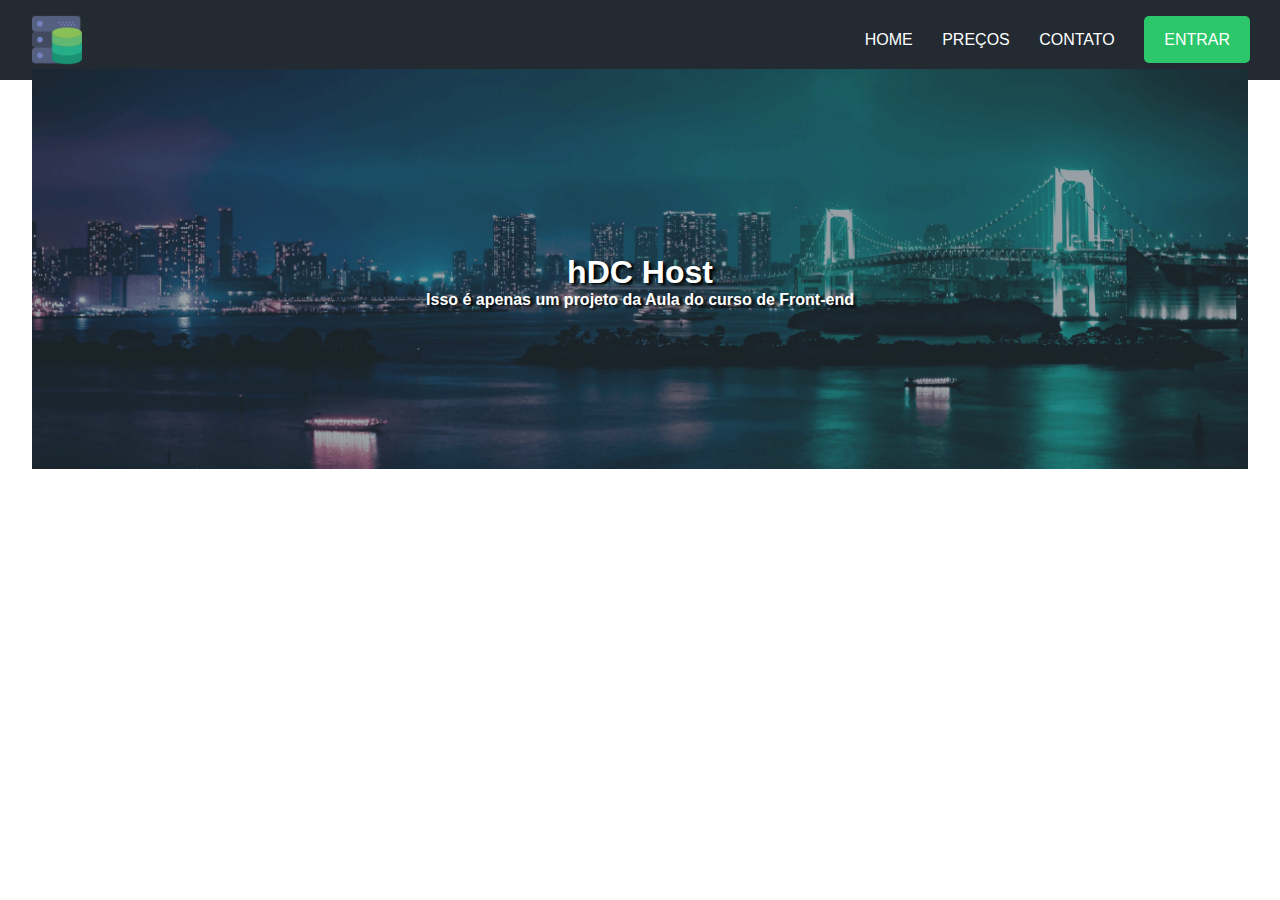
==== 8_Aula_Projeto3/index.html @ afb5570f "Initial commit" ====
<!DOCTYPE html>
<html lang="en">
<head>
    <meta charset="UTF-8">
    <meta name="viewport" content="width=device-width, initial-scale=1.0">
    <title>hDC Host</title>
    <!-- Icons -->
    <!-- link: https://cdnjs.com/ -->
    <link rel="stylesheet" href="https://cdnjs.cloudflare.com/ajax/libs/font-awesome/6.4.2/css/all.min.css" integrity="sha512-z3gLpd7yknf1YoNbCzqRKc4qyor8gaKU1qmn+CShxbuBusANI9QpRohGBreCFkKxLhei6S9CQXFEbbKuqLg0DA==" crossorigin="anonymous" referrerpolicy="no-referrer" />
    <!-- Styles -->
    <link rel="stylesheet" href="CSS/styles.css" />
</head>
<body>
    <div class="containeer">
        <div class="navbar-container">
            <nav>
                <a href="#">
                    <img src="img/hdchostlogo.png" alt="hDC Host" class="logo" />
                </a>
                <ul class="navbar-items">
                    <li>
                        <a href="#">Home</a>
                    </li>
                    <li>
                        <a href="#">Preços</a>
                    </li>
                    <li>
                        <a href="#">Contato</a>
                    </li>
                    <li>
                        <a href="#" class="default-btn">Entrar</a>
                    </li>
                </ul>
            </nav>
            <!-- A main server para identificar conteudo principal da página -->
            <main>
                <div class="main-banner">
                    <h1>hDC Host</h1>
                    <p>Isso é apenas um projeto da Aula do curso de Front-end</p>
                </div>
            </main>
        </div>
    </div>
</body>
</html>
---- 8_Aula_Projeto3/CSS/styles.css ----
/* Geral */
/* (*) todos os elementos */
* {
    margin: 0;
    padding: 0;
    font-family: Helvetica;
    box-sizing: border-box;
}

h1, h2, h3 {
    color: #1a1a1a;
    margin-top: 25px;
}

p {
    color: #333;
}

/* Navbar */
.navbar-container {
    width: 100%;
    height: 80px;
    background-color: #232a31;
    padding: 0 2rem;
}

.nav {
    position: relative;
}

.logo {
    width: 50px;
    margin-top: 15px;
}

.navbar-items{
    position: absolute;
    right: 30px;
    height: 80px;
    line-height: 80px;
    margin: 0;
    display: inline;
}

.navbar-items li {
    display: inline;
    text-transform: uppercase;
    margin-left: 25px;
}

.navbar-items a {
    color: #fff;
    text-decoration: none;
    transition: 0.5s;
}

.navbar-items a:hover {
    color: #A8A8A8;
}

.default-btn {
    padding: 15px 20px;
    background-color: #2cc76a;
    border-radius: 5px;
}

.navbar-items .default-btn:hover{
    background-color: #75E1A0;
}

/* main banner */

.main-banner {
    background-image: url("../img/mainbanner.png");
    background-size: cover;
    background-position: center;
    padding: 10rem 0;
}

.main-banner h1,
.main-banner p {
    color:#fff;
    text-align: center;
    font-weight: bold;
    text-shadow: #000 3px 2px 3px;
}
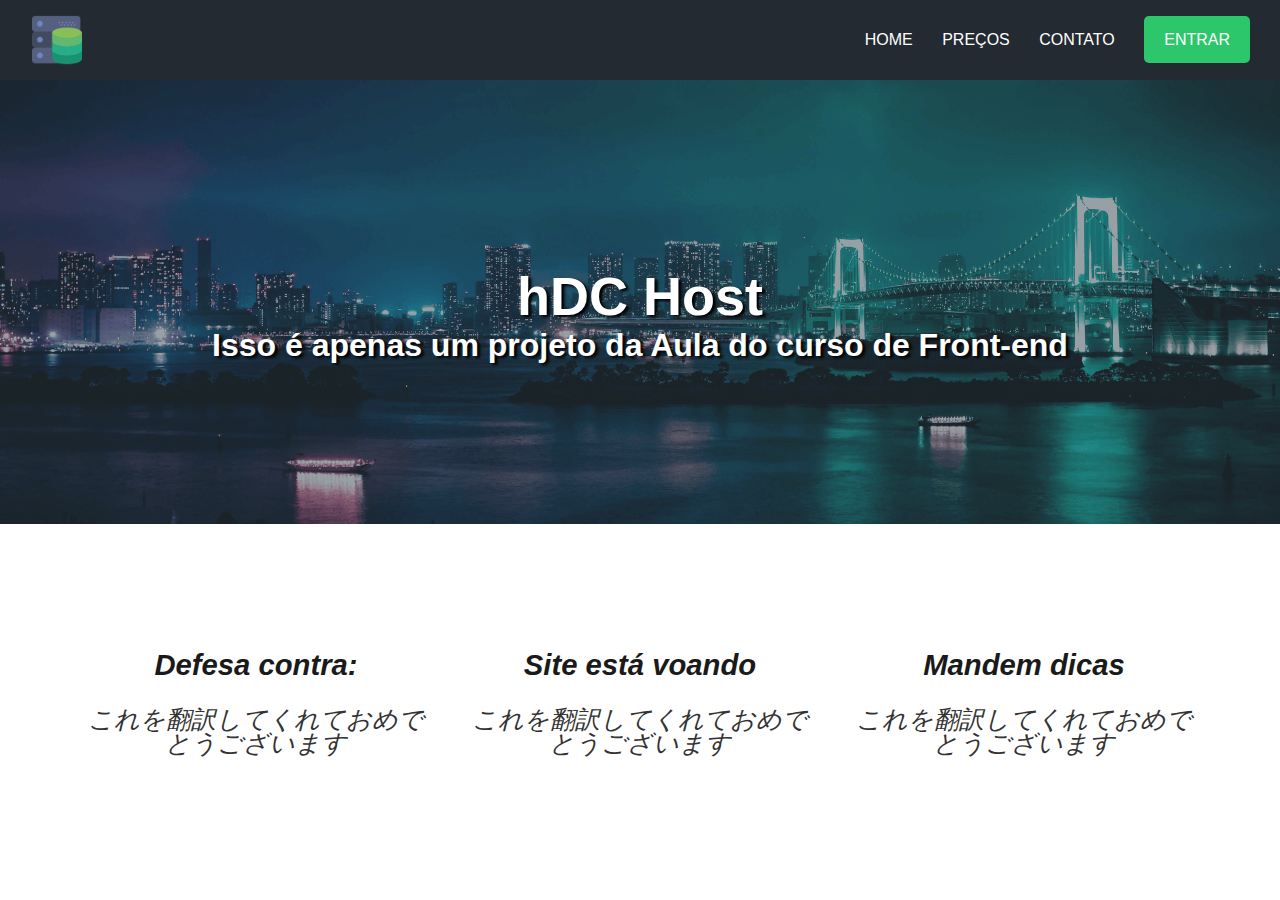
==== commit e356d9e3: "continuação da aula" ====
--- a/8_Aula_Projeto3/index.html
+++ b/8_Aula_Projeto3/index.html
@@ -32,14 +32,43 @@
                     </li>
                 </ul>
             </nav>
-            <!-- A main server para identificar conteudo principal da página -->
-            <main>
-                <div class="main-banner">
-                    <h1>hDC Host</h1>
-                    <p>Isso é apenas um projeto da Aula do curso de Front-end</p>
-                </div>
-            </main>
         </div>
+         <!-- A main server para identificar conteudo principal da página -->
+        <main>
+            <div class="main-banner">
+                <h1>hDC Host</h1>
+                <p>Isso é apenas um projeto da Aula do curso de Front-end</p>
+            </div>
+            <!-- section = div, porem utiliza para dividir o site em sessões -->
+            <section class="services-container">
+                <ul>
+                    <li>
+                        <i class="fas fa-shield-alt">
+                            <h3>Defesa contra:</h3>
+                            <p>
+                                これを翻訳してくれておめでとうございます
+                            </p>
+                        </i>
+                    </li>
+                    <li>
+                        <i class="fas fa-rocket">
+                            <h3>Site está voando</h3>
+                            <p>
+                                これを翻訳してくれておめでとうございます
+                            </p>
+                        </i>
+                    </li>
+                    <li>
+                        <i class="fas fa-comments">
+                            <h3>Mandem dicas</h3>
+                            <p>
+                                これを翻訳してくれておめでとうございます
+                            </p>
+                        </i>
+                    </li>
+                </ul>
+            </section>
+        </main>
     </div>
 </body>
 </html>--- a/8_Aula_Projeto3/CSS/styles.css
+++ b/8_Aula_Projeto3/CSS/styles.css
@@ -83,4 +83,55 @@
     text-align: center;
     font-weight: bold;
     text-shadow: #000 3px 2px 3px;
+}
+
+.main-banner h1 {
+    font-size: 54px;
+}
+
+.main-banner p {
+    font-size: 32px;
+}
+
+/* services */
+
+.services-container {
+    padding: 5rem 0;
+}
+.services-container ul {
+    display: flex;
+    width: 90%;
+    margin: 0 auto;
+}
+
+.services-container li {
+    flex: 1 1 200px;
+    list-style: none;
+    text-align: center;
+    padding: 20px;
+}
+
+.fas {
+    font-size: 25px;
+    margin-bottom: 15px;
+}
+
+.fa-shield-alt {
+    color:#03C988;
+}
+
+.fa-rocket {
+    color: #aa3333;
+}
+
+.fa-comments {
+    color: #00337C;
+}
+
+.services-container h3 {
+    margin-bottom: 25px;
+}
+
+.services-container p {
+    line-height: 24px;
 }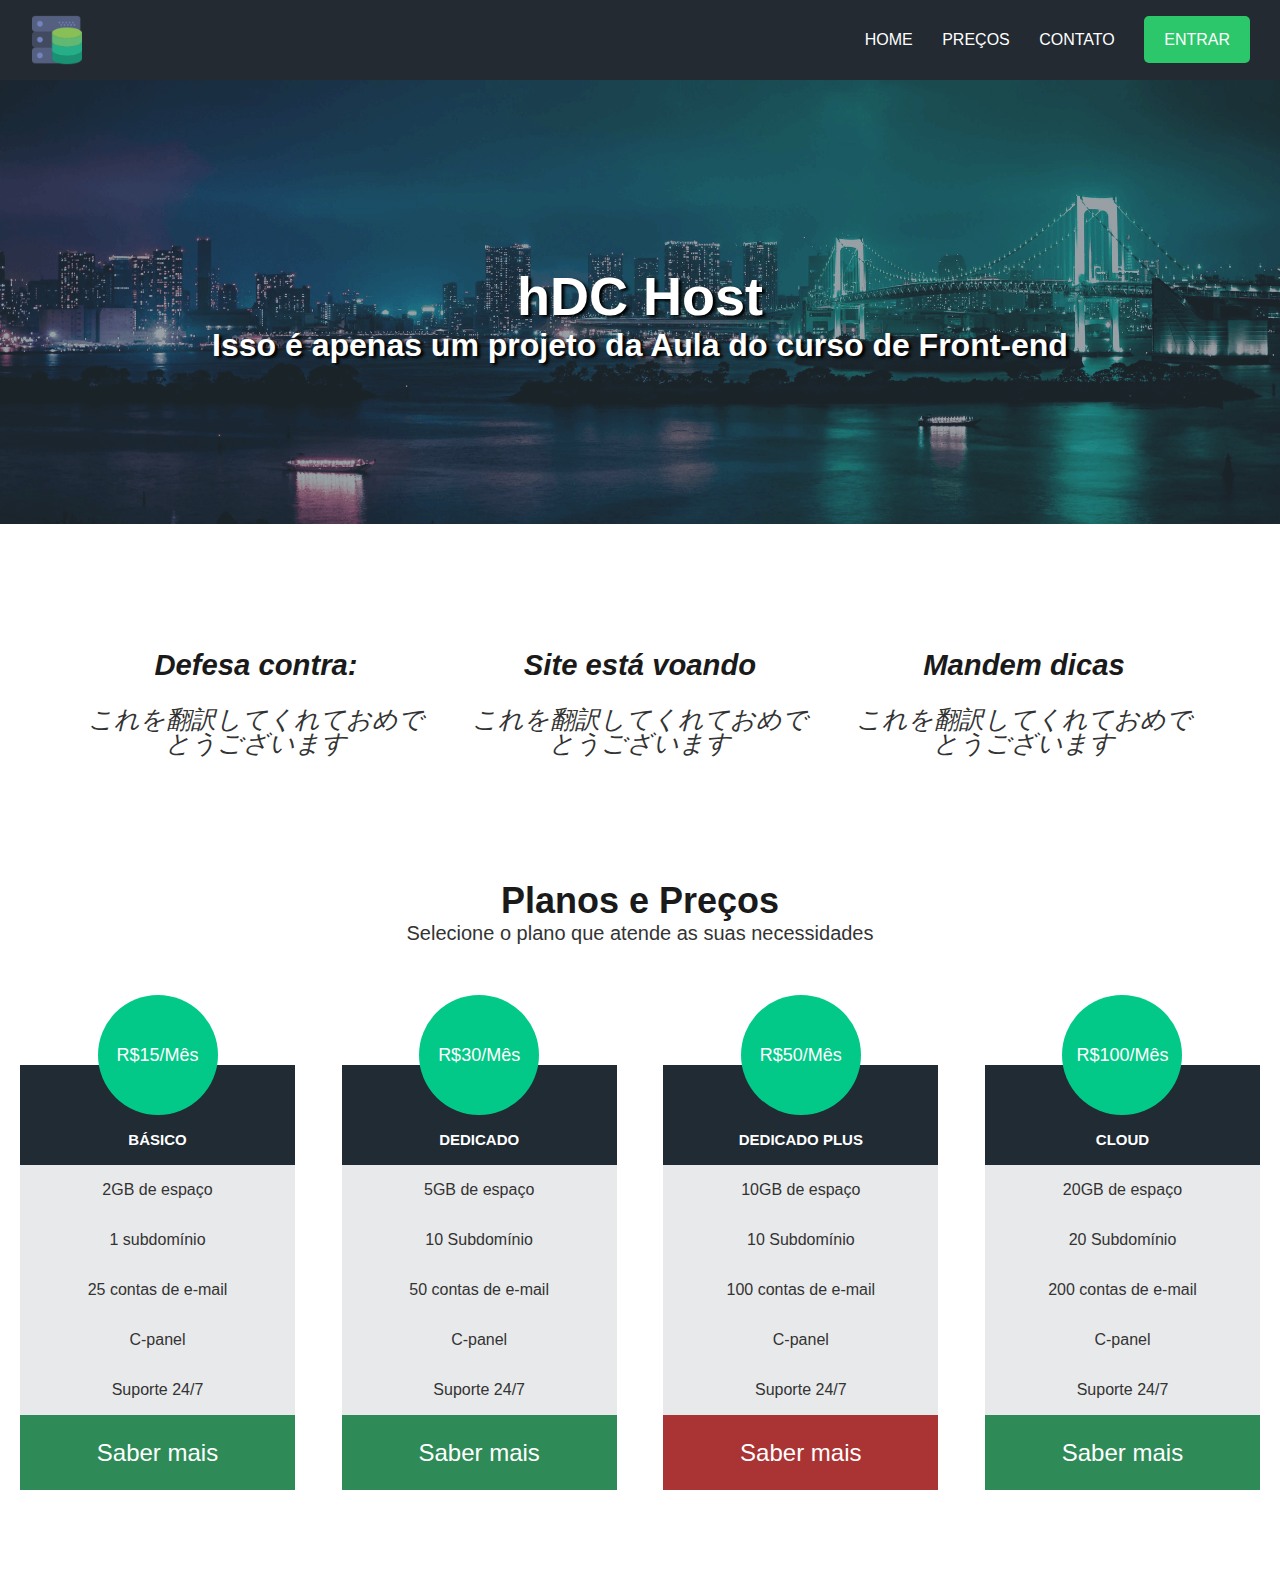
==== commit eb3ecdaf: "21/08-16:40" ====
--- a/8_Aula_Projeto3/index.html
+++ b/8_Aula_Projeto3/index.html
@@ -68,6 +68,124 @@
                     </li>
                 </ul>
             </section>
+            <section class="pricing-container">
+                <h2>Planos e Preços</h2>
+                <p>Selecione o plano que atende as suas necessidades</p>
+                <div class="plans-container">
+                    <div class="plan">
+                        <ul>
+                            <li class="price">
+                                R$15/Mês
+                            </li>
+                            <li class="plan-name">
+                                Básico
+                            </li>
+                            <li>
+                                2GB de espaço
+                            </li>
+                            <li>
+                                1 subdomínio
+                            </li>
+                            <li>
+                                25 contas de e-mail
+                            </li>
+                            <li>
+                                C-panel
+                            </li>
+                            <li>
+                                Suporte 24/7
+                            </li>
+                            <li class="plan-btn">
+                                Saber mais
+                            </li>
+                        </ul>
+                    </div>
+                    <div class="plan">
+                        <ul>
+                            <li class="price">
+                                R$30/Mês
+                            </li>
+                            <li class="plan-name">
+                                Dedicado
+                            </li>
+                            <li>
+                                5GB de espaço
+                            </li>
+                            <li>
+                                10 Subdomínio
+                            </li>
+                            <li>
+                                50 contas de e-mail
+                            </li>
+                            <li>
+                                C-panel
+                            </li>
+                            <li>
+                                Suporte 24/7
+                            </li>
+                            <li class="plan-btn">
+                                Saber mais
+                            </li>
+                        </ul>
+                    </div>
+                    <div class="plan">
+                        <ul>
+                            <li class="price">
+                                R$50/Mês
+                            </li>
+                            <li class="plan-name">
+                                Dedicado Plus
+                            </li>
+                            <li>
+                                10GB de espaço
+                            </li>
+                            <li>
+                                10 Subdomínio
+                            </li>
+                            <li>
+                                100 contas de e-mail
+                            </li>
+                            <li>
+                                C-panel
+                            </li>
+                            <li>
+                                Suporte 24/7
+                            </li>
+                            <li class="plan-btn recommended">
+                                Saber mais
+                            </li>
+                        </ul>
+                    </div>
+                    <div class="plan">
+                        <ul>
+                            <li class="price">
+                                R$100/Mês
+                            </li>
+                            <li class="plan-name">
+                                Cloud
+                            </li>
+                            <li>
+                                20GB de espaço
+                            </li>
+                            <li>
+                                20 Subdomínio
+                            </li>
+                            <li>
+                                200 contas de e-mail
+                            </li>
+                            <li>
+                                C-panel
+                            </li>
+                            <li>
+                                Suporte 24/7
+                            </li>
+                            <li class="plan-btn">
+                                Saber mais
+                            </li>
+                        </ul>
+                    </div>
+                </div>
+            </section>
         </main>
     </div>
 </body>
--- a/8_Aula_Projeto3/CSS/styles.css
+++ b/8_Aula_Projeto3/CSS/styles.css
@@ -134,4 +134,76 @@
 
 .services-container p {
     line-height: 24px;
+}
+
+/* prices and plans */
+.pricing-container {
+    padding-bottom: 5rem;
+    text-align: center;
+}
+
+.pricing-container h2 {
+    font-size: 36px;
+}
+
+.pricing-container p {
+    font-size: 20px;
+}
+
+.plans-container {
+    display: flex;
+    justify-content: space-between;
+    margin: 50px auto 0;
+}
+.plan {
+    flex: 1;
+    max-width: 275px;
+    margin: 0 20px;
+}
+
+.plan ul {
+    padding: 0;
+}
+
+.plan li {
+    list-style: none;
+    height: 50px;
+    line-height: 50px;
+    background-color: #e8e9ea;
+    color: #333;
+}
+
+.plan .price {
+    width: 120px;
+    height: 120px;
+    border-radius: 50%;
+    background-color: #03C988;
+    color: #fff;
+    text-align: center;
+    line-height: 120px;
+    margin: 0 auto -50px;
+    font-size: 18px;
+    position: relative;
+}
+
+.plan .plan-name {
+    text-transform: uppercase;
+    font-size: 15px;
+    font-weight: bold;
+    color: #fff;
+    background-color: #202b34;
+    padding: 50px 0;
+}
+
+.plan .plan-btn {
+    background-color: seagreen;
+    color: #fff;
+    font-size: 24px;
+    height: 75px;
+    line-height: 75px;
+    cursor: pointer;
+}
+
+.plan .recommended {
+    background-color: #aa3333;
 }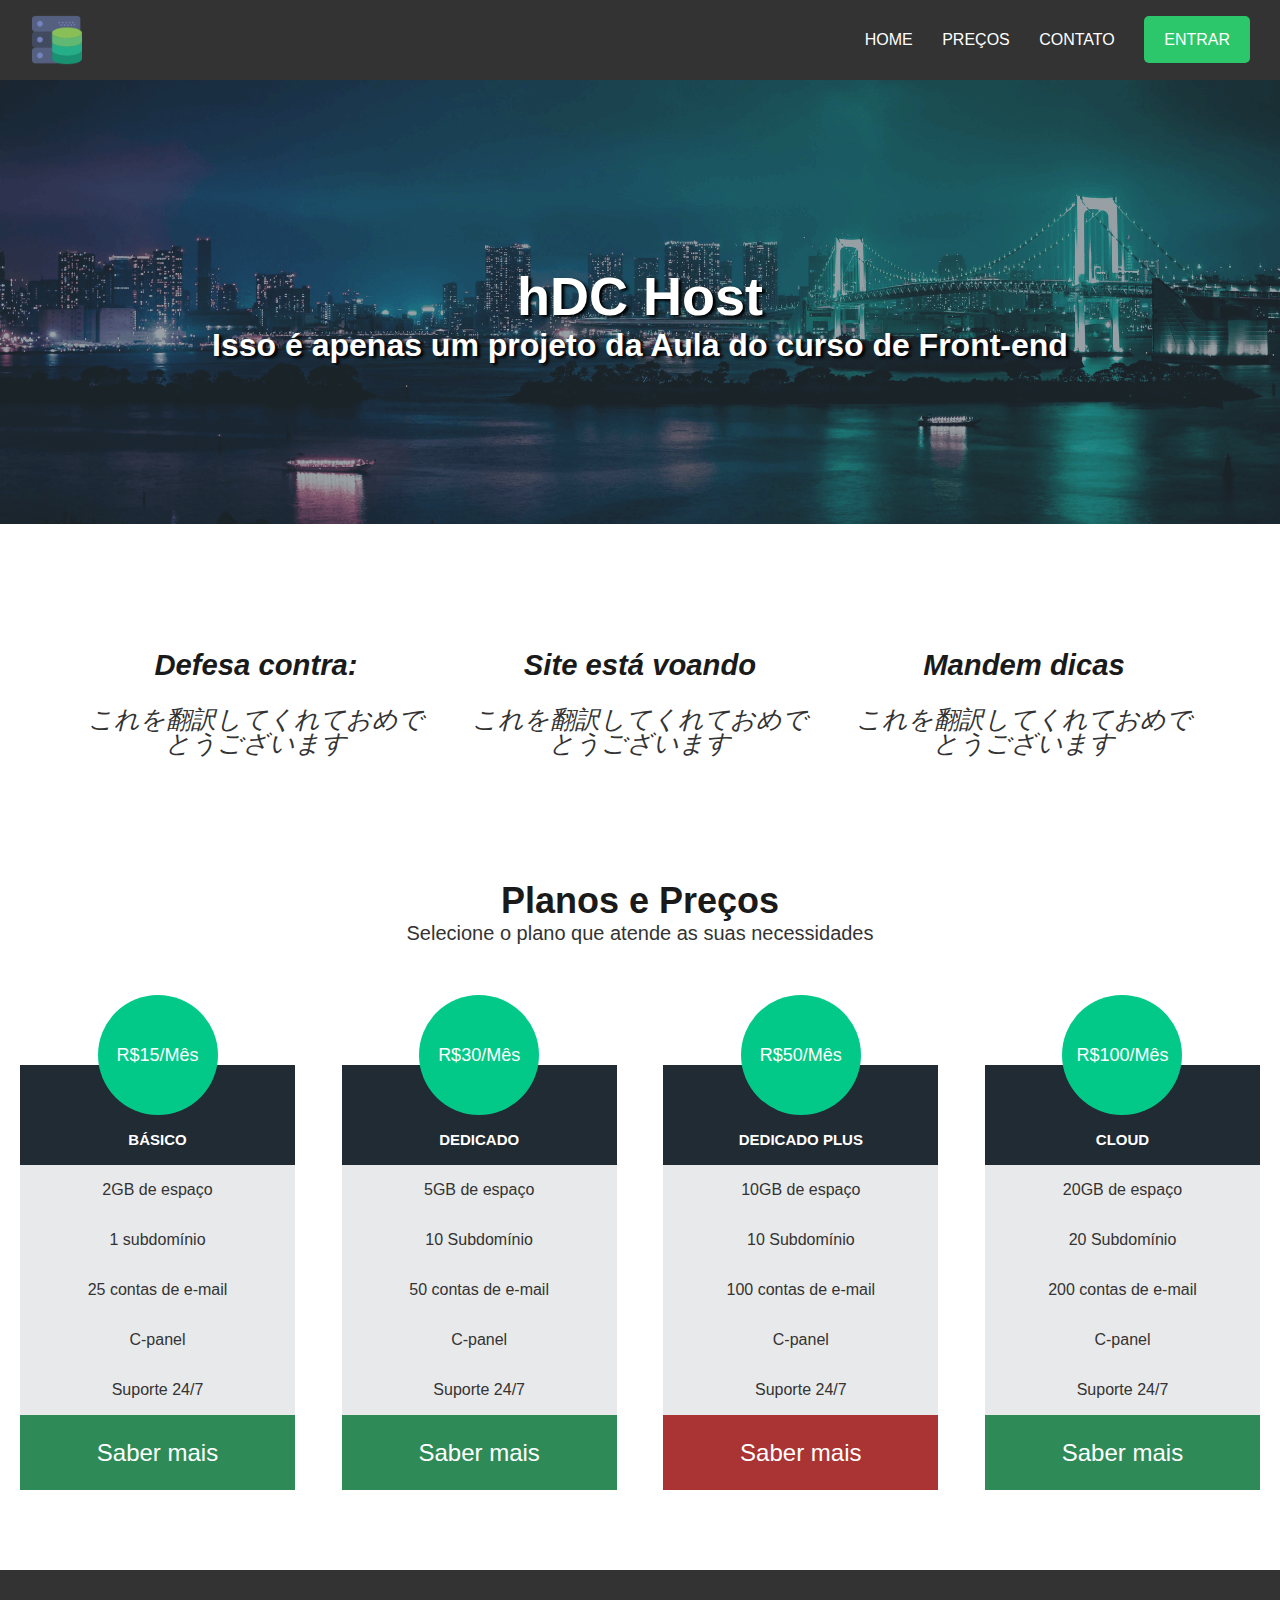
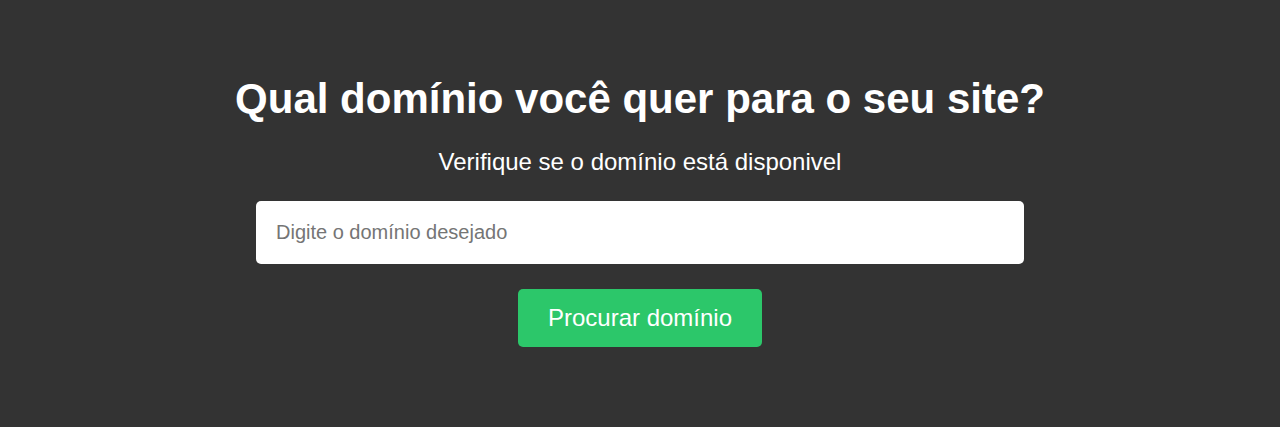
==== commit af7fe3c3: "21-08" ====
--- a/8_Aula_Projeto3/index.html
+++ b/8_Aula_Projeto3/index.html
@@ -186,6 +186,14 @@
                     </div>
                 </div>
             </section>
+            <section class="searchdomain-container">
+                <h2>Qual domínio você quer para o seu site?</h2>
+                <p>Verifique se o domínio está disponivel</p>
+                <form>
+                    <input type="text" name="domain" id="domain" placeholder="Digite o domínio desejado">
+                    <input type="submit" value="Procurar domínio">
+                </form>
+            </section>
         </main>
     </div>
 </body>
--- a/8_Aula_Projeto3/CSS/styles.css
+++ b/8_Aula_Projeto3/CSS/styles.css
@@ -20,7 +20,7 @@
 .navbar-container {
     width: 100%;
     height: 80px;
-    background-color: #232a31;
+    background-color: #333;
     padding: 0 2rem;
 }
 
@@ -206,4 +206,46 @@
 
 .plan .recommended {
     background-color: #aa3333;
+}
+
+/* seach domain */
+
+.searchdomain-container {
+    background-color: #333;
+    text-align: center;
+    padding: 5rem 0;
+}
+
+.searchdomain-container h2 {
+    color: #fff;
+    font-size: 42px;
+    margin-bottom: 25px;
+}
+
+.searchdomain-container p {
+    color: #fff;
+    font-size: 24px;
+    margin-bottom: 25px;
+}
+
+.searchdomain-container input {
+    display: block;
+    border: none;
+    border-radius: 5px;
+    margin: 0 auto;
+}
+
+.searchdomain-container input[type="text"] {
+    width: 60%;
+    padding: 20px;
+    font-size: 20px;
+    margin-bottom: 25px;
+}
+
+.searchdomain-container input[type="submit"] {
+    background-color: #2cc76a;
+    padding: 15px 30px;
+    color: #fff;
+    font-size: 24px;
+    cursor: pointer;
 }